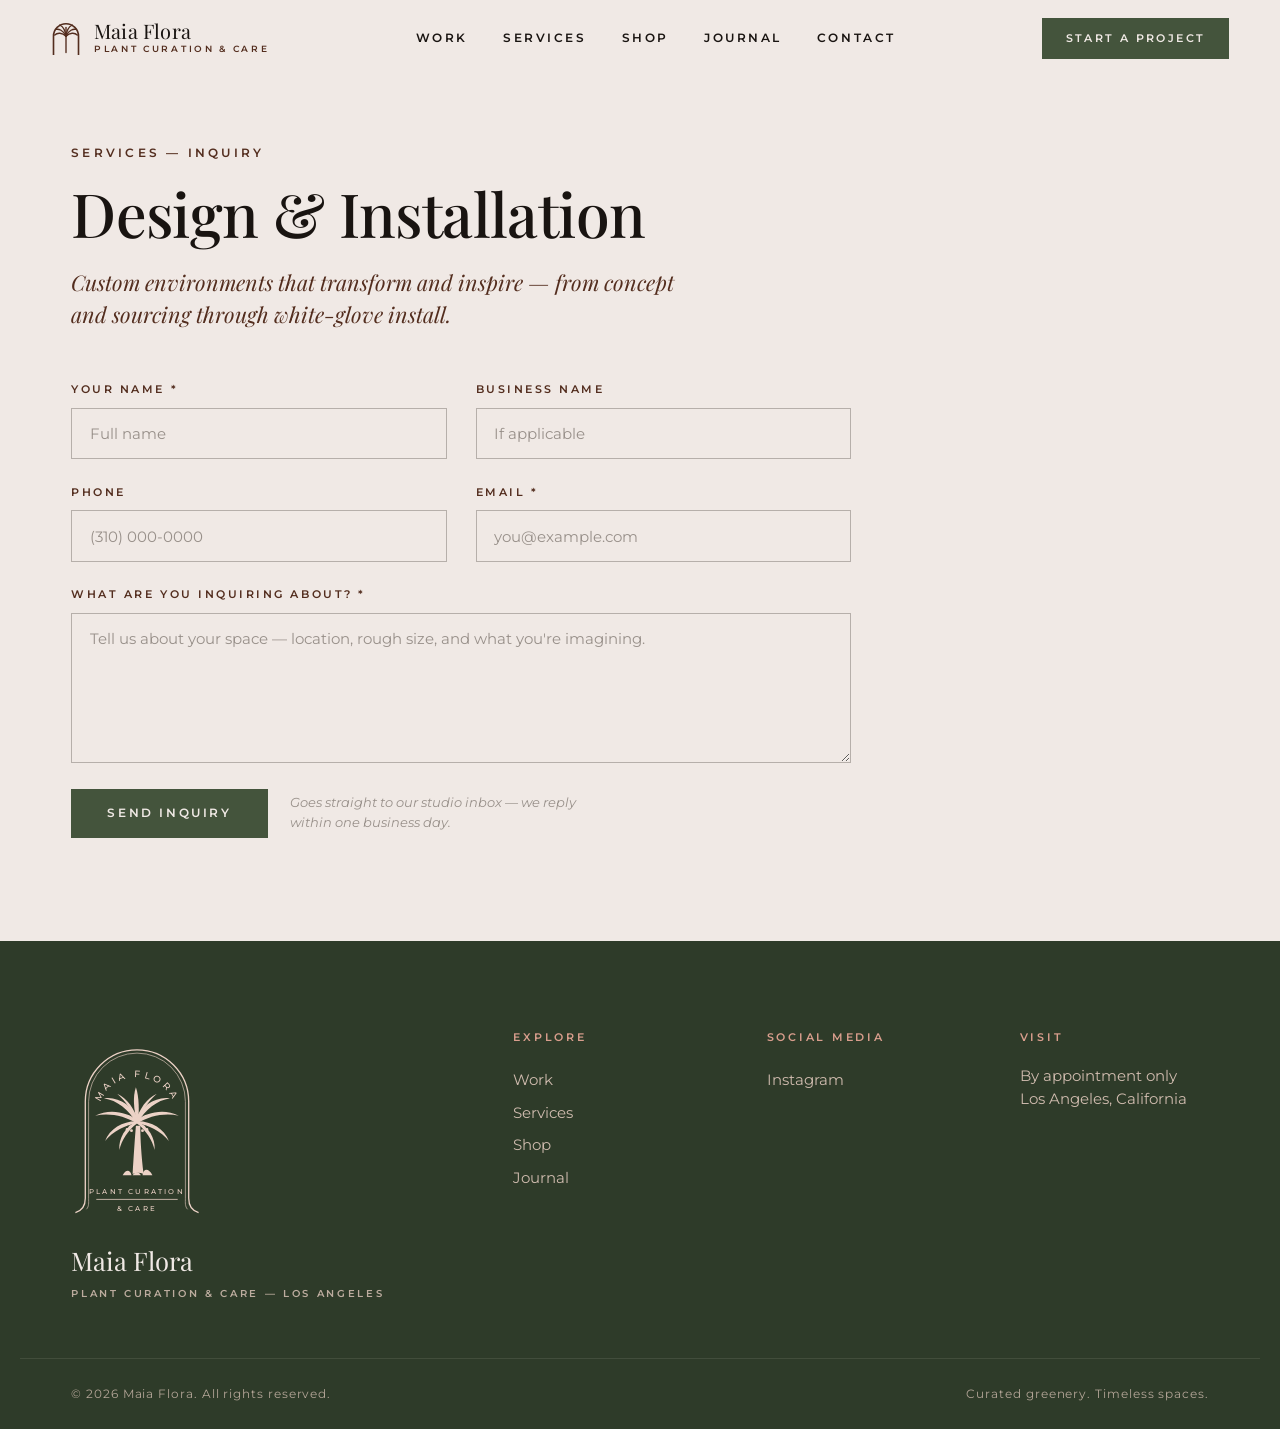
==== inquire-design-installation.html @ 41321fb3 "Deploy Maia Flora site — 2026-08-03 21:53" ====
<!DOCTYPE html>
<html lang="en">
<head>
<meta charset="UTF-8">
<meta name="viewport" content="width=device-width, initial-scale=1.0">
<title>Inquire — Design & Installation — Maia Flora</title>
<meta name="description" content="Inquire about design & installation with Maia Flora — boutique plant curation studio, Los Angeles.">
<link rel="preconnect" href="https://fonts.googleapis.com">
<link rel="preconnect" href="https://fonts.gstatic.com" crossorigin>
<link href="https://fonts.googleapis.com/css2?family=Playfair+Display:ital,wght@0,400;0,500;0,600;1,400;1,500&family=Montserrat:wght@400;500;600&display=swap" rel="stylesheet">
<link rel="stylesheet" href="css/style.css?v=11">
<link rel="icon" type="image/svg+xml" href='data:image/svg+xml,<svg xmlns="http://www.w3.org/2000/svg" viewBox="0 0 48 60"><path d="M4 56 V26 A20 20 0 0 1 44 26 V56" fill="none" stroke="%236b3324" stroke-width="3"/><line x1="24" y1="52" x2="24" y2="26" stroke="%236b3324" stroke-width="3"/><path d="M24 26 C18 20 10 20 6 24 M24 26 C30 20 38 20 42 24 M24 26 C20 16 12 14 8 15 M24 26 C28 16 36 14 40 15 M24 26 C23 16 18 10 14 8 M24 26 C25 16 30 10 34 8 M24 26 L24 12" stroke="%236b3324" stroke-width="2.4" fill="none" stroke-linecap="round"/></svg>'>
</head>
<body>

<svg width="0" height="0" style="position:absolute" aria-hidden="true">
  <defs>
    <symbol id="mf-badge" viewBox="0 0 240 352">
      <path d="M8 332 C22 328 26 318 26 306 L26 130 A94 94 0 0 1 214 130 L214 306 C214 318 218 328 232 332" fill="none" stroke="currentColor" stroke-width="2.4"/>
      <path d="M28 326 C33 321 32 314 32 306 L32 130 A88 88 0 0 1 208 130 L208 306 C208 314 207 321 212 326" fill="none" stroke="currentColor" stroke-width="1.1"/>
      <path id="mf-arc" d="M48 158 A72 72 0 0 1 192 158" fill="none"/>
      <text font-family="Montserrat, sans-serif" font-size="17" font-weight="500" letter-spacing="6" fill="currentColor">
        <textPath href="#mf-arc" startOffset="50%" text-anchor="middle">MAIA FLORA</textPath>
      </text>
      <g fill="currentColor">
        <path d="M120 170 C104 144 84 128 60 124 C86 120 112 138 122 162 Z"/>
        <path d="M120 170 C98 156 68 150 44 156 C70 142 104 150 120 164 Z"/>
        <path d="M120 170 C100 172 76 184 62 202 C70 180 94 166 118 166 Z"/>
        <path d="M120 170 C104 182 92 200 88 218 C86 196 100 176 116 168 Z"/>
        <path d="M120 170 C136 144 156 128 180 124 C154 120 128 138 118 162 Z"/>
        <path d="M120 170 C142 156 172 150 196 156 C170 142 136 150 120 164 Z"/>
        <path d="M120 170 C140 172 164 184 178 202 C170 180 146 166 122 166 Z"/>
        <path d="M120 170 C136 182 148 200 152 218 C154 196 140 176 124 168 Z"/>
        <path d="M120 170 C114 142 112 122 118 104 C124 122 124 146 122 170 Z"/>
        <path d="M120 170 C110 146 100 130 84 116 C102 124 116 144 122 166 Z"/>
        <path d="M120 170 C130 146 140 130 156 116 C138 124 124 144 118 166 Z"/>
        <circle cx="108" cy="176" r="3"/><circle cx="102" cy="181" r="2.6"/><circle cx="110" cy="183" r="2.6"/>
        <circle cx="132" cy="176" r="3"/><circle cx="138" cy="181" r="2.6"/><circle cx="130" cy="183" r="2.6"/>
        <path d="M112 262 C114 230 116 198 118 174 L126 174 C126 198 128 230 132 262 C125 259 119 259 112 262 Z"/>
        <path d="M94 264 C100 252 108 254 110 264 Z"/>
        <path d="M130 264 C132 250 142 252 148 264 Z"/>
        <path d="M112 264 C117 257 123 257 127 264 Z"/>
      </g>
      <text x="120" y="298" font-family="Montserrat, sans-serif" font-size="13.5" font-weight="500" letter-spacing="4" text-anchor="middle" fill="currentColor">PLANT CURATION</text>
      <line x1="46" y1="308" x2="194" y2="308" stroke="currentColor" stroke-width="1.4"/>
      <text x="120" y="330" font-family="Montserrat, sans-serif" font-size="13.5" font-weight="500" letter-spacing="4" text-anchor="middle" fill="currentColor">&amp; CARE</text>
    </symbol>
  </defs>
</svg>

<header class="nav nav--onlight" id="nav">
  <a href="index.html" class="nav__brand">
    <svg viewBox="0 0 48 60" class="arch-mark" aria-hidden="true">
      <path class="arch-line" d="M4 56 V26 A20 20 0 0 1 44 26 V56" fill="none"/>
      <g class="palm-lines">
        <line x1="24" y1="52" x2="24" y2="26"/>
        <path d="M24 26 C18 20 10 20 6 24"/>
        <path d="M24 26 C30 20 38 20 42 24"/>
        <path d="M24 26 C20 16 12 14 8 15"/>
        <path d="M24 26 C28 16 36 14 40 15"/>
        <path d="M24 26 C23 16 18 10 14 8"/>
        <path d="M24 26 C25 16 30 10 34 8"/>
        <line x1="24" y1="26" x2="24" y2="12"/>
      </g>
    </svg>
    <span class="nav__brand-text">
      <span class="nav__brand-name">Maia Flora</span>
      <span class="nav__brand-tag">Plant Curation &amp; Care</span>
    </span>
  </a>
  <nav class="nav__links" id="navLinks" aria-label="Primary">
    <a href="index.html#work">Work</a>
    <a href="index.html#services">Services</a>
    <a href="index.html#shop">Shop</a>
    <a href="index.html#journal">Journal</a>
    <a href="index.html#contact">Contact</a>
  </nav>
  <div class="nav__actions">
    <a href="index.html#contact" class="btn btn--solid btn--sm">Start a Project</a>
    <button class="nav__burger" id="navBurger" aria-label="Open menu" aria-expanded="false">
      <span></span><span></span>
    </button>
  </div>
</header>

<main>

<section class="article-head">
  <div class="container">
    <p class="eyebrow"><a href="index.html#services">Services</a> — Inquiry</p>
    <h1>Design &amp; Installation</h1>
    <p class="standfirst">Custom environments that transform and inspire — from concept and sourcing through white-glove install.</p>
  </div>
</section>

<section class="inquire">
  <div class="container">
    <form class="mf-form reveal" data-mf-form data-subject="Inquiry — Design &amp; Installation">
      <input type="text" name="_honey" tabindex="-1" autocomplete="off" aria-hidden="true" style="position:absolute;left:-9999px">
      <input type="hidden" name="service" value="Design & Installation">
      <div class="field">
        <label for="f-name">Your name *</label>
        <input id="f-name" type="text" name="name" required autocomplete="name" placeholder="Full name">
      </div>
      <div class="field">
        <label for="f-biz">Business name</label>
        <input id="f-biz" type="text" name="business" autocomplete="organization" placeholder="If applicable">
      </div>
      <div class="field">
        <label for="f-phone">Phone</label>
        <input id="f-phone" type="tel" name="phone" autocomplete="tel" placeholder="(310) 000-0000">
      </div>
      <div class="field">
        <label for="f-email">Email *</label>
        <input id="f-email" type="email" name="email" required autocomplete="email" placeholder="you@example.com">
      </div>
      <div class="field field--full">
        <label for="f-msg">What are you inquiring about? *</label>
        <textarea id="f-msg" name="message" required rows="6" placeholder="Tell us about your space — location, rough size, and what you're imagining."></textarea>
      </div>
      <div class="field--full form-actions">
        <button type="submit" class="btn btn--solid">Send Inquiry</button>
        <span class="form-note">Goes straight to our studio inbox — we reply within one business day.</span>
      </div>
    </form>
  </div>
</section>


</main>

<footer class="footer">
  <div class="container footer__grid">
    <div class="footer__brand">
      <svg class="badge badge--footer" aria-hidden="true"><use href="#mf-badge"/></svg>
      <p class="footer__name">Maia Flora</p>
      <p class="footer__tag">Plant Curation &amp; Care — Los Angeles</p>
    </div>
    <nav class="footer__col" aria-label="Explore">
      <h4>Explore</h4>
      <a href="index.html#work">Work</a>
      <a href="index.html#services">Services</a>
      <a href="index.html#shop">Shop</a>
      <a href="index.html#journal">Journal</a>
    </nav>
    <nav class="footer__col" aria-label="Social media">
      <h4>Social Media</h4>
      <a href="https://www.instagram.com/maiaflorala/" target="_blank" rel="noopener">Instagram</a>
    </nav>
    <div class="footer__col">
      <h4>Visit</h4>
      <p>By appointment only<br>Los Angeles, California</p>
    </div>
  </div>
  <div class="container footer__base">
    <span>© 2026 Maia Flora. All rights reserved.</span>
    <span>Curated greenery. Timeless spaces.</span>
  </div>
</footer>

<script src="js/main.js?v=9"></script>
</body>
</html>
---- css/style.css ----
/* ═══════════════════════════════════════════════════════
   MAIA FLORA — Plant Curation & Care
   Editorial luxury · botanical green + bougainvillea pink
   Playfair Display (serif) · Montserrat (sans)
   ═══════════════════════════════════════════════════════ */

:root {
  /* Brand palette — matched to the Maia Flora color board */
  --paper:      #f0e9e5;   /* warm cream ground — matched to the vine artwork's paper */
  --paper-deep: #e8ded6;
  --ink:        #191411;   /* swatch 1 — near-black */
  --espresso:   #532d1e;   /* swatch 2 — dark mahogany brown */
  --stone:      #98908a;   /* swatch 3 — warm gray */
  --sand:       #d9c69e;   /* swatch 4 — sand */
  --blue:       #5d76a5;   /* swatch 5 — dusty cornflower blue */
  --green:      #44543c;   /* botanical green (brand caption) */
  --green-deep: #2e3b29;
  --rose:       #d99e8d;   /* bougainvillea pink (brand caption) */
  --rose-soft:  #ecd2c6;
  --dark:       #191411;   /* shop section ground — swatch 1 */

  --serif: 'Playfair Display', 'Georgia', serif;
  --sans:  'Montserrat', 'Helvetica Neue', sans-serif;

  --ease: cubic-bezier(.22,.8,.3,1);
  --gutter: clamp(1.25rem, 4vw, 4rem);
}

* { margin: 0; padding: 0; box-sizing: border-box; }
html { scroll-behavior: smooth; }
body {
  font-family: var(--sans);
  background: var(--paper);
  color: var(--ink);
  line-height: 1.6;
  font-size: 16px;
  -webkit-font-smoothing: antialiased;
}
::selection { background: var(--rose); color: var(--ink); }
img { display: block; width: 100%; height: 100%; object-fit: cover; }
a { color: inherit; text-decoration: none; }

.container { max-width: 1240px; margin: 0 auto; padding-inline: var(--gutter); }

/* ── Type primitives ─────────────────────────────── */
.eyebrow {
  font-family: var(--sans);
  font-size: .72rem;
  font-weight: 600;
  letter-spacing: .28em;
  text-transform: uppercase;
  color: var(--espresso);
}
.eyebrow--light { color: var(--paper); opacity: .92; }
.eyebrow--rose  { color: var(--rose); }

.section-title {
  font-family: var(--serif);
  font-weight: 500;
  font-size: clamp(2rem, 4.2vw, 3.25rem);
  line-height: 1.12;
  letter-spacing: -.01em;
  margin-top: .9rem;
}
.section-title em { font-style: italic; color: var(--green); }
.section-title--light { color: var(--paper); }
.section-title--light em { color: var(--rose); }

.section-head { margin-bottom: clamp(2.5rem, 5vw, 4.5rem); }
.section-head--row {
  display: flex; align-items: flex-end; justify-content: space-between; gap: 2rem;
  flex-wrap: wrap;
}

.text-link {
  font-size: .78rem; font-weight: 600; letter-spacing: .2em; text-transform: uppercase;
  color: var(--espresso); border-bottom: 1px solid currentColor; padding-bottom: .35rem;
  transition: color .3s var(--ease);
}
.text-link:hover { color: var(--green); }
.text-link--light { color: var(--rose); }
.text-link--light:hover { color: var(--paper); }

/* ── Buttons ─────────────────────────────────────── */
.btn {
  display: inline-block;
  font-family: var(--sans);
  font-size: .74rem; font-weight: 600;
  letter-spacing: .22em; text-transform: uppercase;
  padding: 1.05rem 2.2rem;
  border: 1px solid transparent;
  cursor: pointer;
  transition: background .35s var(--ease), color .35s var(--ease), border-color .35s var(--ease), transform .35s var(--ease);
}
.btn:hover { transform: translateY(-2px); }
.btn--sm { padding: .7rem 1.4rem; font-size: .68rem; }
.btn--solid { background: var(--green); color: var(--paper); }
.btn--solid:hover { background: var(--green-deep); }
.btn--light { background: var(--paper); color: var(--ink); }
.btn--light:hover { background: var(--rose-soft); }
.btn--ghost-light { border-color: rgba(246,240,230,.6); color: var(--paper); }
.btn--ghost-light:hover { border-color: var(--paper); background: rgba(246,240,230,.12); }

/* ── Arch / palm mark (nav mini-mark) ────────────── */
.arch-mark { width: 34px; height: auto; flex-shrink: 0; }
.arch-mark .arch-line { stroke: var(--espresso); stroke-width: 2.6; }
.arch-mark .palm-lines line,
.arch-mark .palm-lines path { stroke: var(--espresso); stroke-width: 2.2; fill: none; stroke-linecap: round; }

/* ── Brand badge (full logo) ─────────────────────── */
.badge { display: block; aspect-ratio: 240 / 352; height: auto; }
.badge--preloader { width: 150px; color: var(--paper); animation: fadeUp 1.1s var(--ease) both; }
.badge--hero { width: clamp(150px, 16vw, 210px); color: var(--paper); }
.badge--cta { width: 96px; margin-inline: auto; color: var(--ink); }
.badge--footer { width: 132px; color: var(--rose-soft); }

/* ── Vine ornament (original brand artwork, untouched) ──
   Anchored to a section's top-right corner — the artwork was drawn
   as a corner piece. Only its two CUT edges (left/bottom) are
   feathered into the page so the crop boundary never shows. */
.vine {
  position: absolute; top: 0; right: 0; height: auto; pointer-events: none;
  -webkit-mask-image: radial-gradient(140% 140% at 100% 0%, #000 42%, transparent 74%);
  mask-image: radial-gradient(140% 140% at 100% 0%, #000 42%, transparent 74%);
}
.vine--manifesto { width: clamp(200px, 24vw, 330px); }
.vine--cta { width: clamp(200px, 24vw, 340px); }
.manifesto, .cta { position: relative; overflow: hidden; }

/* ── Botanical sprig ornament ────────────────────── */
.sprig { width: 56px; height: auto; }
.sprig path { stroke: var(--rose); stroke-width: 1.6; fill: none; }
.sprig path:first-child { stroke: var(--green); }

/* ── Preloader ───────────────────────────────────── */
.preloader {
  position: fixed; inset: 0; z-index: 100;
  background: var(--green-deep);
  display: grid; place-items: center;
  transition: opacity .7s var(--ease), visibility .7s;
}
.preloader--done { opacity: 0; visibility: hidden; }
.preloader__mark { display: grid; place-items: center; }
@keyframes fadeUp { from { opacity: 0; transform: translateY(14px); } to { opacity: 1; transform: none; } }

/* ── Nav ─────────────────────────────────────────── */
.nav {
  position: fixed; top: 0; left: 0; right: 0; z-index: 50;
  display: flex; align-items: center; justify-content: space-between;
  gap: 2rem;
  padding: 1.1rem var(--gutter);
  transition: background .4s var(--ease), box-shadow .4s var(--ease), padding .4s var(--ease);
}
.nav--scrolled {
  background: rgba(246,240,230,.92);
  backdrop-filter: blur(12px);
  box-shadow: 0 1px 0 rgba(33,26,19,.08);
  padding-block: .7rem;
}
.nav__brand { display: flex; align-items: center; gap: .8rem; white-space: nowrap; }
.nav .arch-mark { width: 30px; }
.nav__brand-name { font-family: var(--serif); font-size: 1.25rem; letter-spacing: .01em; display: block; line-height: 1.1; }
.nav__brand-tag { font-size: .56rem; font-weight: 600; letter-spacing: .3em; text-transform: uppercase; color: var(--espresso); display: block; }
.nav:not(.nav--scrolled):not(.nav--open) .nav__brand-name,
.nav:not(.nav--scrolled):not(.nav--open) .nav__links a { color: var(--paper); }
.nav:not(.nav--scrolled):not(.nav--open) .nav__brand-tag { color: var(--rose-soft); }
.nav:not(.nav--scrolled):not(.nav--open) .arch-mark .arch-line,
.nav:not(.nav--scrolled):not(.nav--open) .arch-mark .palm-lines line,
.nav:not(.nav--scrolled):not(.nav--open) .arch-mark .palm-lines path { stroke: var(--paper); }

.nav__links { display: flex; gap: 2.2rem; }
.nav__links a {
  font-size: .72rem; font-weight: 600; letter-spacing: .22em; text-transform: uppercase;
  position: relative; padding-block: .3rem;
}
.nav__links a::after {
  content: ''; position: absolute; left: 0; bottom: 0; height: 1px; width: 100%;
  background: currentColor; transform: scaleX(0); transform-origin: right;
  transition: transform .35s var(--ease);
}
.nav__links a:hover::after { transform: scaleX(1); transform-origin: left; }
.nav__actions { display: flex; align-items: center; gap: 1rem; }

.nav__burger { display: none; background: none; border: 0; width: 34px; height: 26px; position: relative; cursor: pointer; }
.nav__burger span {
  position: absolute; left: 4px; right: 4px; height: 2px; background: var(--ink);
  transition: transform .35s var(--ease), top .35s var(--ease), background .35s;
}
.nav__burger span:first-child { top: 8px; }
.nav__burger span:last-child { top: 16px; }
.nav:not(.nav--scrolled):not(.nav--open) .nav__burger span { background: var(--paper); }
.nav--open .nav__burger span:first-child { top: 12px; transform: rotate(45deg); }
.nav--open .nav__burger span:last-child { top: 12px; transform: rotate(-45deg); }

/* ── Hero ────────────────────────────────────────── */
.hero {
  position: relative; min-height: 100svh;
  display: flex; align-items: center;
  overflow: hidden;
  background: var(--green-deep);
}
.hero__media { position: absolute; inset: -12% 0; z-index: 0; will-change: transform; }
.hero__media img { filter: saturate(.92) brightness(.94); }
.hero__scrim {
  position: absolute; inset: 0;
  background:
    linear-gradient(78deg, rgba(24,26,17,.82) 8%, rgba(24,26,17,.42) 46%, rgba(24,26,17,.18) 78%),
    linear-gradient(0deg, rgba(24,26,17,.55) 0%, transparent 32%);
}
.hero__inner { position: relative; z-index: 1; padding: 8rem var(--gutter) 6rem; max-width: 1240px; margin-inline: auto; width: 100%; }
.hero__title {
  font-family: var(--serif); font-weight: 500;
  font-size: clamp(2.9rem, 7.5vw, 5.8rem);
  line-height: 1.05; letter-spacing: -.015em;
  color: var(--paper);
  margin: 1.4rem 0 2.6rem;
  max-width: 12ch;
}
.hero__title em { font-style: italic; color: var(--rose); }
.hero__cta { display: flex; gap: 1rem; flex-wrap: wrap; }
.hero__badge {
  position: absolute; right: clamp(1rem, 7vw, 7rem); top: 50%; transform: translateY(-50%);
  z-index: 1; opacity: .85; pointer-events: none;
}
.hero__scroll {
  position: absolute; left: 50%; bottom: 2.2rem; transform: translateX(-50%); z-index: 1;
  width: 1px; height: 56px; overflow: hidden;
}
.hero__scroll span {
  position: absolute; left: 0; top: -100%; width: 1px; height: 100%;
  background: linear-gradient(var(--paper), transparent);
  animation: scrollHint 2.2s var(--ease) infinite;
}
@keyframes scrollHint { 0% { top: -100%; } 60%, 100% { top: 100%; } }

/* ── Marquee ─────────────────────────────────────── */
.marquee {
  background: var(--espresso); color: var(--rose-soft);
  overflow: hidden; padding: .85rem 0;
  border-block: 1px solid rgba(246,240,230,.12);
}
.marquee__track { display: flex; white-space: nowrap; width: max-content; animation: marquee 32s linear infinite; }
.marquee__track span {
  font-family: var(--serif); font-style: italic; font-size: 1.02rem; letter-spacing: .08em;
}
@keyframes marquee { to { transform: translateX(-50%); } }

/* ── Manifesto ───────────────────────────────────── */
.manifesto { padding: clamp(5rem, 10vw, 9rem) 0; }
.manifesto__grid { display: grid; grid-template-columns: 96px 1fr; gap: clamp(1.5rem, 4vw, 4rem); }
.manifesto__ornament { padding-top: .6rem; }
.manifesto__text {
  font-family: var(--serif); font-weight: 400;
  font-size: clamp(1.6rem, 3.2vw, 2.6rem);
  line-height: 1.32; letter-spacing: -.005em;
  margin: 1.2rem 0 1.6rem; max-width: 24ch;
}
.manifesto__text em { font-style: italic; color: var(--espresso); }
.manifesto__sub { color: #5c5348; max-width: 52ch; }
.manifesto__stats { display: flex; gap: clamp(2rem, 5vw, 4.5rem); margin-top: 3rem; flex-wrap: wrap; }
.manifesto__stats strong {
  display: block; font-family: var(--serif); font-weight: 500; font-size: 2.1rem; color: var(--green);
}
.manifesto__stats span {
  font-size: .68rem; font-weight: 600; letter-spacing: .2em; text-transform: uppercase; color: var(--stone);
}

/* ── Services ────────────────────────────────────── */
.services { padding: clamp(4rem, 9vw, 8rem) 0; background: var(--paper-deep); }
.services__grid { display: grid; grid-template-columns: repeat(4, 1fr); gap: 1px; background: rgba(33,26,19,.12); border: 1px solid rgba(33,26,19,.12); }
.service {
  background: var(--paper-deep); padding: 2.6rem 2rem 2.4rem;
  transition: background .4s var(--ease);
}
.service:hover { background: var(--paper); }
.service__icon svg { width: 44px; height: 44px; }
.service__icon path { stroke: var(--green); stroke-width: 2; fill: none; stroke-linecap: round; stroke-linejoin: round; }
.service h3 { font-family: var(--serif); font-weight: 500; font-size: 1.3rem; margin: 1.4rem 0 .7rem; }
.service p { font-size: .9rem; color: #5c5348; margin-bottom: 1.6rem; }
.service__link {
  font-size: .68rem; font-weight: 600; letter-spacing: .22em; text-transform: uppercase; color: var(--espresso);
  transition: color .3s;
}
.service:hover .service__link { color: var(--green); }

/* ── Work / Projects ─────────────────────────────── */
.work { padding: clamp(5rem, 10vw, 9rem) 0; }
.work__grid {
  display: grid; grid-template-columns: repeat(3, 1fr);
  gap: clamp(1.2rem, 2.5vw, 2rem);
}
.project { display: flex; flex-direction: column; }
.project--tall { grid-row: span 2; }
.project--wide { grid-column: span 2; }
.project__media {
  overflow: hidden; background: linear-gradient(160deg, var(--green) 0%, var(--green-deep) 100%);
  aspect-ratio: 4 / 3; width: 100%;
}
.project--tall .project__media { aspect-ratio: auto; flex: 1; min-height: 0; }
.project:first-child .project__media { border-radius: 220px 220px 0 0; }
.project__media img { transition: transform 1s var(--ease), filter 1s var(--ease); filter: saturate(.95); }
.project:hover .project__media img { transform: scale(1.05); filter: saturate(1.05); }
.project__meta { padding: 1.2rem 0 0; }
.project__tag {
  font-size: .62rem; font-weight: 600; letter-spacing: .26em; text-transform: uppercase; color: var(--blue);
}
.project__meta h3 { font-family: var(--serif); font-weight: 500; font-size: 1.45rem; margin-top: .35rem; }
.project__meta p { font-size: .85rem; color: var(--stone); }
.project--tall .project__meta { position: static; }

/* ── Quote ───────────────────────────────────────── */
.quote { padding: clamp(4rem, 9vw, 8rem) 0; background: var(--paper-deep); }
.quote__inner { text-align: center; max-width: 880px; }
.sprig--quote { margin-inline: auto; margin-bottom: 1.8rem; display: block; width: 44px; }
.quote blockquote p {
  font-family: var(--serif); font-weight: 400;
  font-size: clamp(1.7rem, 3.4vw, 2.7rem); line-height: 1.3;
}
.quote blockquote p em { font-style: italic; color: var(--espresso); }
.quote cite {
  display: block; margin-top: 1.8rem; font-style: normal;
  font-size: .78rem; letter-spacing: .18em; text-transform: uppercase; color: var(--stone);
}
.quote cite strong { color: var(--ink); font-weight: 600; }

/* ── Shop ────────────────────────────────────────── */
.shop {
  padding: clamp(5rem, 10vw, 9rem) 0;
  background:
    radial-gradient(90rem 40rem at 110% -20%, rgba(217,158,141,.12), transparent 60%),
    var(--dark);
  color: var(--paper);
}
.shop__head { display: flex; align-items: flex-end; justify-content: space-between; gap: 2rem; flex-wrap: wrap; margin-bottom: clamp(2.5rem, 5vw, 4rem); }
.shop__grid { display: grid; grid-template-columns: repeat(4, 1fr); gap: clamp(1.2rem, 2.5vw, 2rem); }
.product__media {
  aspect-ratio: 4 / 5; overflow: hidden;
  background: linear-gradient(165deg, #3a2c22, #241b14);
  border-radius: 160px 160px 0 0;
}
.product__media img { transition: transform .9s var(--ease); }
.product:hover .product__media img { transform: scale(1.06); }
.product h3 { font-family: var(--serif); font-weight: 500; font-size: 1.1rem; margin-top: 1.1rem; }
.product__price { font-size: .78rem; letter-spacing: .14em; color: var(--sand); }

/* ── Journal ─────────────────────────────────────── */
.journal { padding: clamp(5rem, 10vw, 9rem) 0; }
.journal__grid { display: grid; grid-template-columns: repeat(3, 1fr); gap: clamp(1.2rem, 2.5vw, 2rem); }
.entry {
  border-top: 1px solid rgba(33,26,19,.18);
  padding-top: 1.6rem;
  display: flex; flex-direction: column; gap: .8rem;
  transition: border-color .35s;
}
.entry:hover { border-color: var(--espresso); }
.entry__date { font-size: .66rem; font-weight: 600; letter-spacing: .24em; text-transform: uppercase; color: var(--blue); }
.entry h3 { font-family: var(--serif); font-weight: 500; font-size: 1.35rem; line-height: 1.25; max-width: 20ch; }
.entry p { font-size: .88rem; color: #5c5348; }
.entry__more { font-size: .68rem; font-weight: 600; letter-spacing: .22em; text-transform: uppercase; color: var(--espresso); margin-top: auto; }

/* ── CTA ─────────────────────────────────────────── */
.cta {
  padding: clamp(5rem, 11vw, 10rem) 0;
  background:
    radial-gradient(60rem 26rem at 50% 130%, rgba(217,158,141,.22), transparent 60%),
    var(--paper);
  border-top: 1px solid rgba(33,26,19,.1);
}
.cta__inner { text-align: center; max-width: 760px; }
.cta__title {
  font-family: var(--serif); font-weight: 500;
  font-size: clamp(2.2rem, 5vw, 3.6rem); line-height: 1.12;
  margin: 1.6rem 0 1rem;
}
.cta__title em { font-style: italic; color: var(--green); }
.cta__form { display: flex; gap: .8rem; justify-content: center; margin-top: 2.4rem; flex-wrap: wrap; }
.cta__form input {
  font-family: var(--sans); font-size: .9rem;
  padding: 1rem 1.4rem; min-width: min(320px, 80vw);
  border: 1px solid rgba(33,26,19,.25); background: var(--paper); color: var(--ink);
  outline: none; transition: border-color .3s;
}
.cta__form input:focus { border-color: var(--green); }
.cta__thanks { font-family: var(--serif); font-style: italic; font-size: 1.25rem; color: var(--green); }

/* ── Footer ──────────────────────────────────────── */
.footer { background: var(--green-deep); color: var(--rose-soft); padding: clamp(3.5rem, 7vw, 6rem) 0 0; }
.footer__grid {
  display: grid; grid-template-columns: 2fr 1fr 1fr 1fr;
  gap: clamp(2rem, 5vw, 4rem);
  padding-bottom: 3.5rem;
}
.footer__name { font-family: var(--serif); font-size: 1.6rem; color: var(--paper); margin-top: 1rem; }
.footer__tag { font-size: .64rem; font-weight: 600; letter-spacing: .26em; text-transform: uppercase; margin-top: .3rem; opacity: .75; }
.footer__col h4 {
  font-size: .66rem; font-weight: 600; letter-spacing: .26em; text-transform: uppercase;
  color: var(--rose); margin-bottom: 1.1rem;
}
.footer__col a { display: block; font-size: .92rem; padding-block: .28rem; opacity: .85; transition: opacity .3s, transform .3s var(--ease); }
.footer__col a:hover { opacity: 1; transform: translateX(4px); }
.footer__col p { font-size: .92rem; opacity: .85; }
.footer__base {
  display: flex; justify-content: space-between; gap: 1rem; flex-wrap: wrap;
  padding-block: 1.6rem;
  border-top: 1px solid rgba(246,240,230,.14);
  font-size: .72rem; letter-spacing: .08em; opacity: .7;
}

/* ══════════════════════════════════════════════════
   SUBPAGES — project details & journal articles
   ══════════════════════════════════════════════════ */

/* Nav variant for pages that open on a light ground */
.nav--onlight:not(.nav--scrolled):not(.nav--open) .nav__brand-name,
.nav--onlight:not(.nav--scrolled):not(.nav--open) .nav__links a { color: var(--ink); }
.nav--onlight:not(.nav--scrolled):not(.nav--open) .nav__brand-tag { color: var(--espresso); }
.nav--onlight:not(.nav--scrolled):not(.nav--open) .arch-mark .arch-line,
.nav--onlight:not(.nav--scrolled):not(.nav--open) .arch-mark .palm-lines line,
.nav--onlight:not(.nav--scrolled):not(.nav--open) .arch-mark .palm-lines path { stroke: var(--espresso); }
.nav--onlight:not(.nav--scrolled):not(.nav--open) .nav__burger span { background: var(--ink); }

/* ── Project page hero ───────────────────────────── */
.page-hero {
  position: relative; min-height: 68svh;
  display: flex; align-items: flex-end;
  background: var(--green-deep); overflow: hidden;
}
.page-hero__media { position: absolute; inset: 0; }
.page-hero__media img { filter: saturate(.95); }
.page-hero__scrim {
  position: absolute; inset: 0;
  background:
    linear-gradient(180deg, rgba(24,26,17,.45) 0%, transparent 22%),
    linear-gradient(8deg, rgba(24,26,17,.72) 0%, rgba(24,26,17,.25) 45%, rgba(24,26,17,.08) 100%);
}
.page-hero__inner { position: relative; z-index: 1; width: 100%; padding-top: 9rem; padding-bottom: 3.2rem; }
.page-hero__inner .chip { margin-bottom: 1rem; }
.page-hero__title {
  font-family: var(--serif); font-weight: 500;
  font-size: clamp(2.4rem, 6vw, 4.4rem); line-height: 1.05; letter-spacing: -.01em;
  color: var(--paper); max-width: 16ch;
}
.page-hero__loc { margin-top: .8rem; color: var(--rose-soft); font-size: .82rem; letter-spacing: .22em; text-transform: uppercase; font-weight: 600; }
.page-hero--pending { background: linear-gradient(160deg, var(--green) 0%, var(--green-deep) 100%); }

.chip {
  display: inline-block; padding: .45rem 1rem;
  border: 1px solid rgba(246,240,230,.5); color: var(--paper);
  font-size: .64rem; font-weight: 600; letter-spacing: .26em; text-transform: uppercase;
}

/* ── Project intro + facts ───────────────────────── */
.project-intro { padding: clamp(4rem, 8vw, 7rem) 0; }
.project-intro__grid { display: grid; grid-template-columns: 1.6fr 1fr; gap: clamp(2.5rem, 6vw, 6rem); }
.project-intro__body h2 { font-family: var(--serif); font-weight: 500; font-size: clamp(1.7rem, 3vw, 2.4rem); line-height: 1.25; margin: 1rem 0 1.4rem; }
.project-intro__body h2 em { font-style: italic; color: var(--green); }
.project-intro__body p { color: #5c5348; margin-bottom: 1.1rem; max-width: 58ch; }
.facts { border-top: 1px solid rgba(33,26,19,.18); align-self: start; }
.facts dl { margin: 0; }
.facts div { display: flex; justify-content: space-between; gap: 1rem; padding: 1rem 0; border-bottom: 1px solid rgba(33,26,19,.12); }
.facts dt { font-size: .66rem; font-weight: 600; letter-spacing: .24em; text-transform: uppercase; color: var(--stone); }
.facts dd { margin: 0; font-size: .9rem; text-align: right; color: var(--ink); }

/* ── Project gallery ─────────────────────────────── */
.gallery { padding-bottom: clamp(4rem, 8vw, 7rem); }
.gallery__grid { display: grid; grid-template-columns: repeat(2, 1fr); gap: clamp(1rem, 2.5vw, 1.8rem); }
.gallery__grid figure { margin: 0; }
.gallery__grid .shot--wide { grid-column: span 2; }
.gallery__grid:not(.gallery__grid--masonry) img { aspect-ratio: 16 / 10; }
.shot--wide img { aspect-ratio: 21 / 9; }
.gallery__grid--masonry { display: block; columns: 3; column-gap: clamp(1rem, 2vw, 1.6rem); }
.gallery__grid--masonry figure { break-inside: avoid; margin: 0 0 clamp(1rem, 2vw, 1.6rem); }
@media (max-width: 920px) { .gallery__grid--masonry { columns: 2; } }
@media (max-width: 560px) { .gallery__grid--masonry { columns: 1; } }
.ph-tile {
  aspect-ratio: 16 / 10;
  display: grid; place-items: center;
  background: var(--paper-deep);
  border: 1px solid rgba(33,26,19,.1);
}
.ph-tile__inner { text-align: center; padding: 1rem; }
.ph-tile .badge { width: 74px; margin-inline: auto; color: var(--stone); opacity: .55; }
.ph-tile span { display: block; margin-top: 1rem; font-size: .64rem; font-weight: 600; letter-spacing: .26em; text-transform: uppercase; color: var(--stone); }

/* ── Pending-photography treatment (project card) ── */
.project__media--pending { display: grid; place-items: center; }
.pending { text-align: center; padding: 1.5rem; }
.pending .badge { width: clamp(80px, 9vw, 110px); margin-inline: auto; color: rgba(240,233,229,.85); }
.pending span { display: block; margin-top: 1.2rem; font-size: .62rem; font-weight: 600; letter-spacing: .3em; text-transform: uppercase; color: var(--rose-soft); }

/* ── Sub-page CTA band ───────────────────────────── */
.band {
  padding: clamp(3.5rem, 7vw, 5.5rem) 0; text-align: center;
  background: var(--paper-deep); border-top: 1px solid rgba(33,26,19,.08);
}
.band h2 { font-family: var(--serif); font-weight: 500; font-size: clamp(1.7rem, 3.4vw, 2.5rem); margin-bottom: 1.6rem; }
.band h2 em { font-style: italic; color: var(--green); }

/* ── Journal article pages ───────────────────────── */
.article-head { padding: 9rem 0 3.2rem; }
.article-head .eyebrow a { color: inherit; }
.article-head h1 {
  font-family: var(--serif); font-weight: 500;
  font-size: clamp(2.2rem, 5.2vw, 3.8rem); line-height: 1.1; letter-spacing: -.01em;
  margin: 1.1rem 0 1.2rem; max-width: 22ch;
}
.article-head .standfirst {
  font-family: var(--serif); font-style: italic;
  font-size: clamp(1.1rem, 2vw, 1.35rem); line-height: 1.5; color: var(--espresso); max-width: 52ch;
}
.article-meta { margin-top: 1.6rem; font-size: .7rem; font-weight: 600; letter-spacing: .24em; text-transform: uppercase; color: var(--stone); }
.article-figure { margin: 0 0 3rem; }
.article-figure img { aspect-ratio: 21 / 9; }
.article-figure figcaption { margin-top: .8rem; font-size: .78rem; color: var(--stone); font-style: italic; }
.article-body { max-width: 66ch; margin-inline: auto; padding-bottom: clamp(3rem, 6vw, 5rem); }
.article-body p { font-size: 1.04rem; line-height: 1.85; color: #4a4239; margin-bottom: 1.5rem; }
.article-body h2 {
  font-family: var(--serif); font-weight: 500; font-size: 1.7rem; line-height: 1.3;
  margin: 2.6rem 0 1.1rem;
}
.article-body h2 em { font-style: italic; color: var(--green); }
.article-body .pull {
  font-family: var(--serif); font-style: italic; font-size: 1.5rem; line-height: 1.45;
  color: var(--espresso); border-left: 2px solid var(--rose);
  padding-left: 1.6rem; margin: 2.4rem 0;
}
.article-body ul { margin: 0 0 1.5rem 1.2rem; }
.article-body li { font-size: 1.02rem; line-height: 1.75; color: #4a4239; margin-bottom: .6rem; }
.article-end {
  margin-top: 2.5rem; padding-top: 1.8rem; border-top: 1px solid rgba(33,26,19,.15);
  font-family: var(--serif); font-style: italic; color: var(--stone);
}

/* ── Inquiry forms ───────────────────────────────── */
.inquire { padding-bottom: clamp(4rem, 8vw, 7rem); }
.mf-form {
  display: grid; grid-template-columns: 1fr 1fr; gap: 1.6rem 1.8rem;
  max-width: 780px;
}
.field { display: flex; flex-direction: column; gap: .55rem; }
.field--full { grid-column: 1 / -1; }
.field label {
  font-size: .66rem; font-weight: 600; letter-spacing: .24em; text-transform: uppercase;
  color: var(--espresso);
}
.field input, .field textarea {
  font-family: var(--sans); font-size: .95rem; color: var(--ink);
  background: var(--paper); border: 1px solid rgba(33,26,19,.28);
  padding: .95rem 1.1rem; outline: none; border-radius: 0;
  transition: border-color .3s var(--ease);
}
.field textarea { resize: vertical; min-height: 150px; }
.field input:focus, .field textarea:focus { border-color: var(--green); }
.field input::placeholder, .field textarea::placeholder { color: var(--stone); }
.form-actions { display: flex; align-items: center; gap: 1.4rem; flex-wrap: wrap; }
.form-note { font-size: .8rem; color: var(--stone); font-style: italic; max-width: 34ch; }
.form-success {
  font-family: var(--serif); font-style: italic; font-size: 1.35rem; line-height: 1.5;
  color: var(--green); grid-column: 1 / -1; max-width: 46ch;
}
@media (max-width: 680px) {
  .mf-form { grid-template-columns: 1fr; }
}

/* ── "More from the journal" ─────────────────────── */
.more { padding: clamp(3rem, 6vw, 5rem) 0 clamp(4rem, 8vw, 6rem); border-top: 1px solid rgba(33,26,19,.1); }
.more h3 { font-family: var(--serif); font-weight: 500; font-size: 1.5rem; margin-bottom: 2rem; }
.more__grid { display: grid; grid-template-columns: repeat(2, 1fr); gap: 2rem; }

@media (max-width: 920px) {
  .project-intro__grid { grid-template-columns: 1fr; }
  .gallery__grid { grid-template-columns: 1fr; }
  .gallery__grid .shot--wide { grid-column: auto; }
  .shot--wide img { aspect-ratio: 16 / 10; }
  .more__grid { grid-template-columns: 1fr; }
}

/* ── Reveal on scroll ────────────────────────────── */
.reveal { opacity: 0; transform: translateY(28px); transition: opacity .9s var(--ease), transform .9s var(--ease); }
.reveal.reveal--in { opacity: 1; transform: none; }
@media (prefers-reduced-motion: reduce) {
  .reveal { opacity: 1; transform: none; transition: none; }
  .marquee__track, .hero__scroll span { animation: none; }
  html { scroll-behavior: auto; }
}

/* ── Responsive ──────────────────────────────────── */
@media (max-width: 1024px) {
  .services__grid { grid-template-columns: repeat(2, 1fr); }
  .shop__grid { grid-template-columns: repeat(2, 1fr); gap: 2rem 1.4rem; }
  .hero__badge { display: none; }
}
@media (max-width: 920px) {
  .nav__links {
    position: fixed; inset: 0; z-index: -1;
    flex-direction: column; align-items: center; justify-content: center; gap: 2rem;
    background: var(--paper);
    opacity: 0; visibility: hidden; transition: opacity .4s var(--ease), visibility .4s;
  }
  .nav--open .nav__links { opacity: 1; visibility: visible; }
  .nav--open { background: var(--paper); }
  .nav__links a { font-size: 1rem; color: var(--ink) !important; }
  .nav__burger { display: block; }
  .nav__actions .btn { display: none; }

  .work__grid { grid-template-columns: 1fr; }
  .project--tall { grid-row: auto; }
  .project--wide { grid-column: auto; }
  .project--tall .project__media { aspect-ratio: 4 / 3; flex: none; }
  .journal__grid { grid-template-columns: 1fr; gap: 2.4rem; }
  .manifesto__grid { grid-template-columns: 1fr; }
  .manifesto__ornament { display: none; }
  .footer__grid { grid-template-columns: 1fr 1fr; }
}
@media (max-width: 560px) {
  .vine--manifesto, .vine--cta { display: none; }
  .services__grid { grid-template-columns: 1fr; }
  .shop__grid { grid-template-columns: 1fr; }
  .footer__grid { grid-template-columns: 1fr; }
  .hero__title { font-size: clamp(2.4rem, 11vw, 3.2rem); }
}
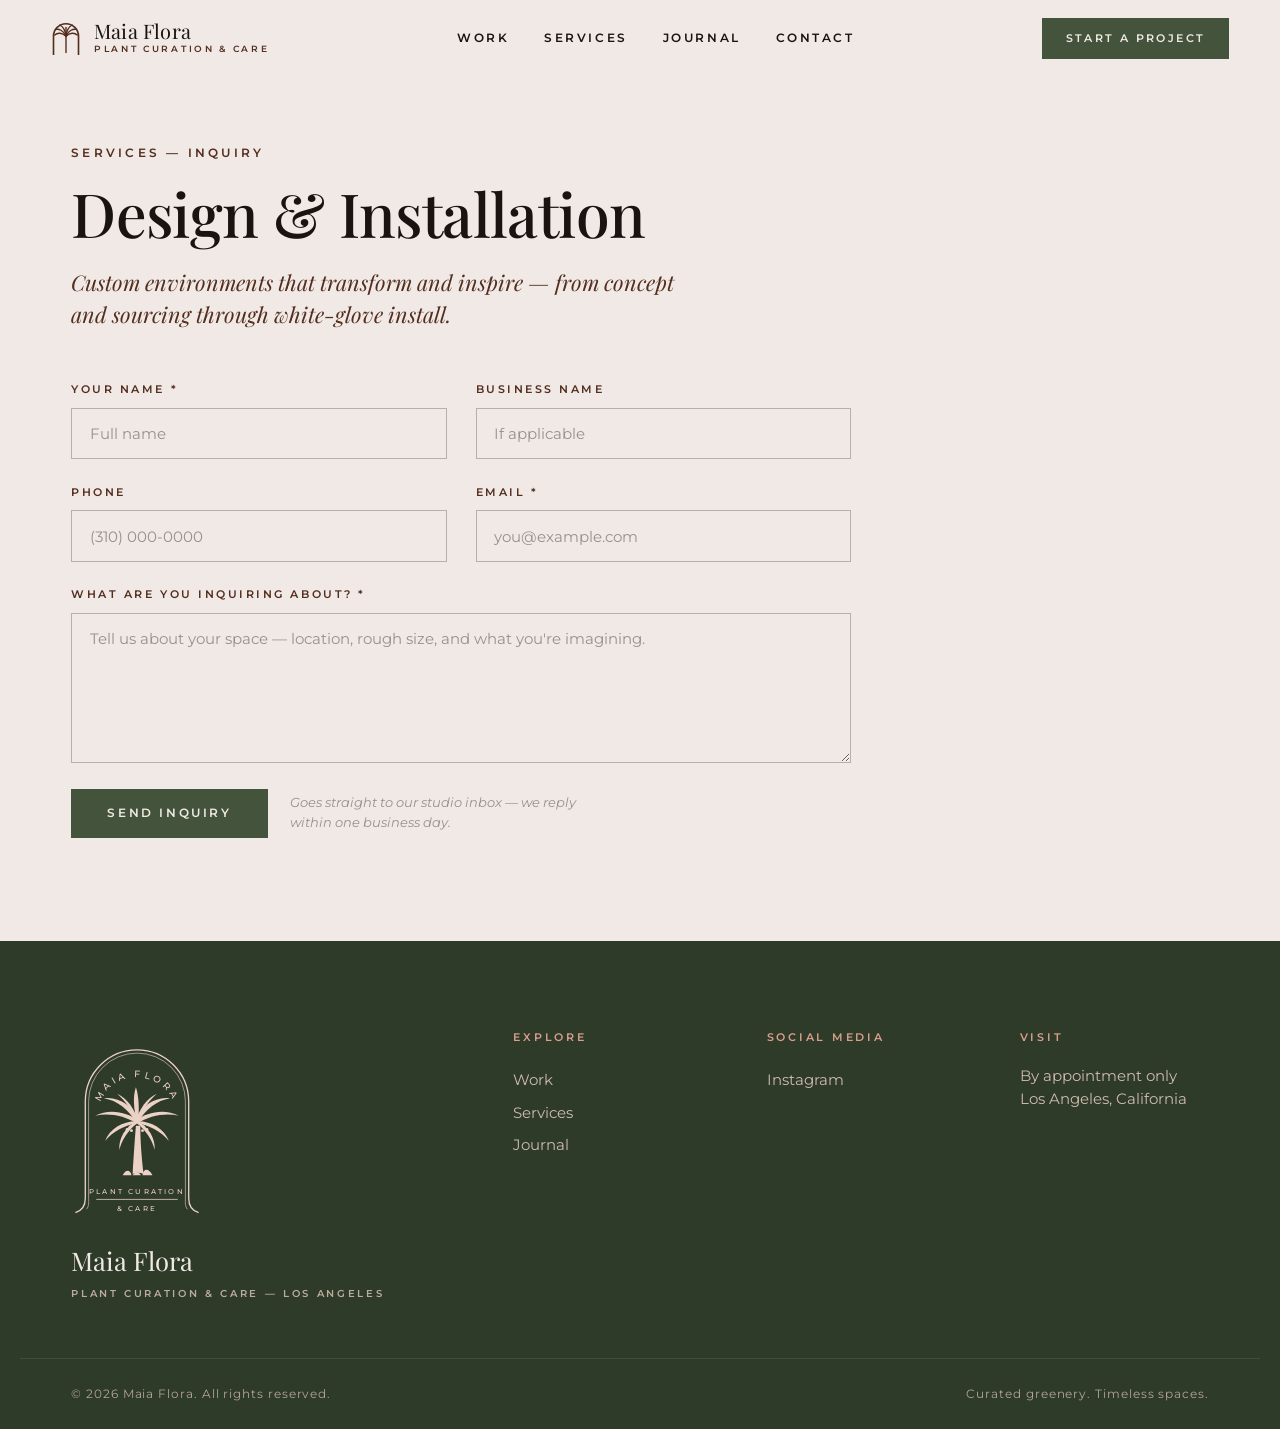
==== commit e6916766: "Remove shop section (parked for future return)" ====
--- a/inquire-design-installation.html
+++ b/inquire-design-installation.html
@@ -71,7 +71,6 @@
   <nav class="nav__links" id="navLinks" aria-label="Primary">
     <a href="index.html#work">Work</a>
     <a href="index.html#services">Services</a>
-    <a href="index.html#shop">Shop</a>
     <a href="index.html#journal">Journal</a>
     <a href="index.html#contact">Contact</a>
   </nav>
@@ -140,7 +139,6 @@
       <h4>Explore</h4>
       <a href="index.html#work">Work</a>
       <a href="index.html#services">Services</a>
-      <a href="index.html#shop">Shop</a>
       <a href="index.html#journal">Journal</a>
     </nav>
     <nav class="footer__col" aria-label="Social media">
@@ -158,6 +156,6 @@
   </div>
 </footer>
 
-<script src="js/main.js?v=9"></script>
+<script src="js/main.js?v=10"></script>
 </body>
 </html>
